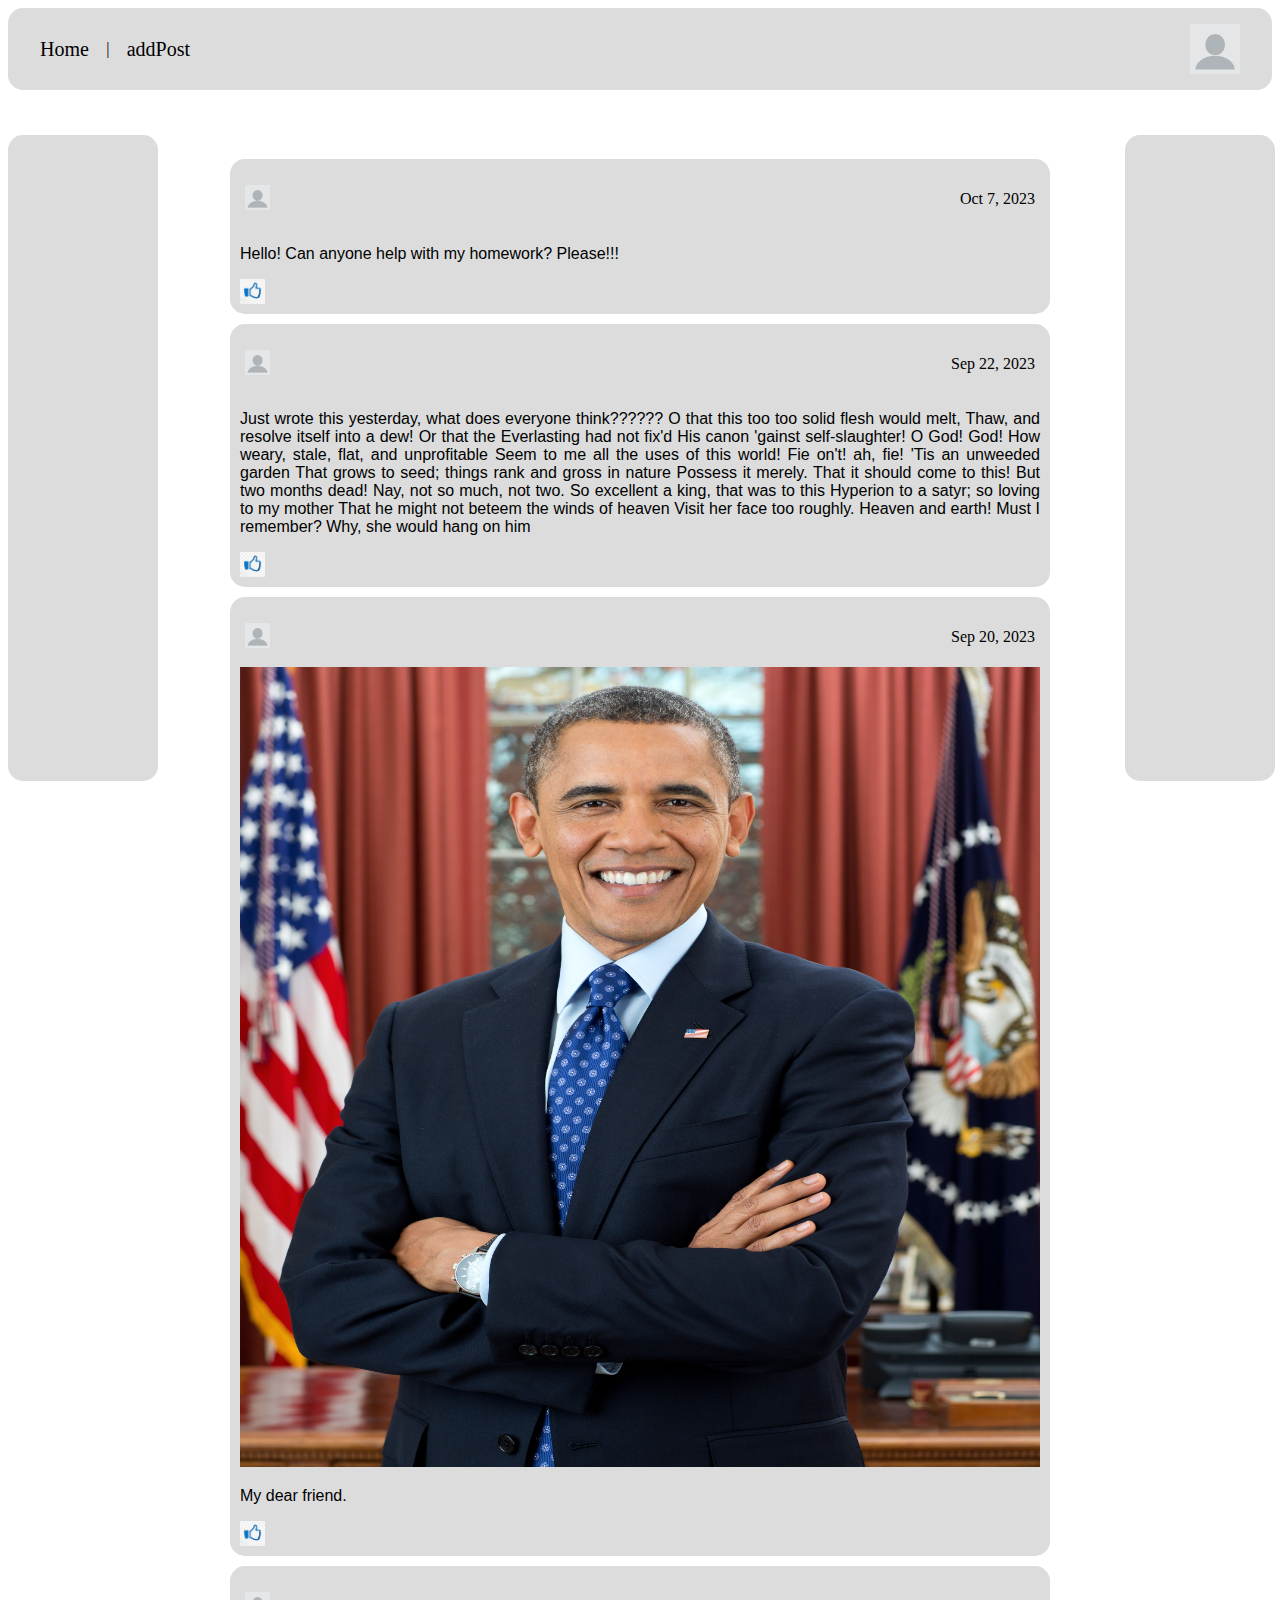
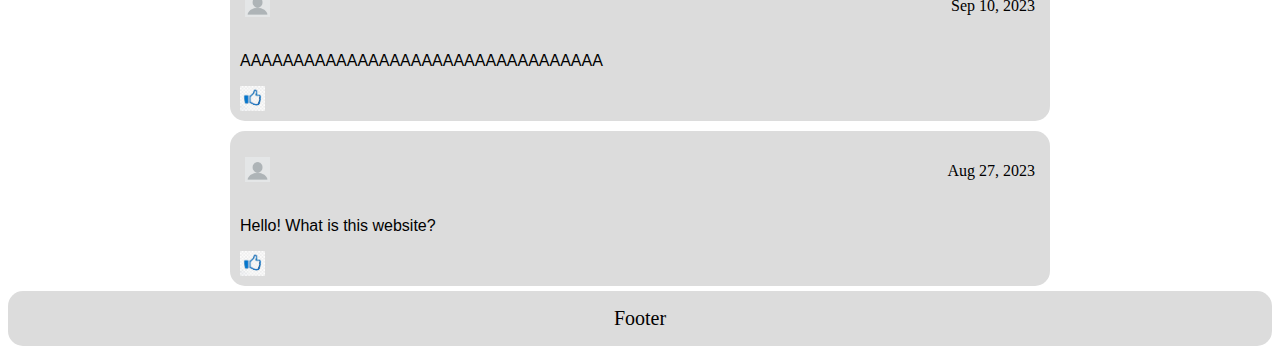
==== index.html @ e1e5408e "merge branches" ====
<!DOCTYPE html>
<html lang="en">

<head>
    <meta charset="UTF-8">
    <meta http-equiv="X-UA-Compatible" content="IE=edge">
    <meta name="viewport" content="width=device-width, initial-scale=1.0">
    <title>Home</title>
    <link rel="stylesheet" href="res/css/style.css">
    <link rel="stylesheet" type="text/css" href="res/css/index.css">
</head>

<body>
    <div class="topnav">
        <div class="navlinks">
            <a href="index.html">Home</a>
            <p> | </p>
            <a href="addPost.html">addPost</a>
        </div>
        <img class="logo" src="res/images/blankpfp.webp" width="50" height="50" alt="My picture">
    </div>

    <div class="flex-container">
        <div class="container-left">
            <!-- <div class="left-sidenav"></div> -->
        </div>

        <div class="container-left2">
            <!-- <div class="left-sidenav"></div> -->
        </div>
    
        <div class="container-right">
            <!--<div class="right-sidenav"></div>-->
        </div>

        <div class="post">
            <div class="poster">
                <div class="left">
                    <div class="image"><img src="res/images/blankpfp.webp" width="25" height="25" alt="My picture"></div>
                </div>
                <div class="right">
                    <p>Oct 7, 2023</p>
                </div>
            </div>
            <p>Hello! Can anyone help with my homework? Please!!!</p>
            <div class="like"> <img src="res/images/fblike.jpeg" width="25" height="25" alt="My picture"> </div>
        </div>
        <div class="post">
            <div class="poster">
                <div class="left">
                    <div class="image"><img src="res/images/blankpfp.webp" width="25" height="25" alt="My picture"></div>
                </div>
                <div class="right">
                    <p>Sep 22, 2023</p>
                </div>
            </div>
            <p> Just wrote this yesterday, what does everyone think??????
                O that this too too solid flesh would melt,
                Thaw, and resolve itself into a dew!
                Or that the Everlasting had not fix'd
                His canon 'gainst self-slaughter! O God! God!
                How weary, stale, flat, and unprofitable
                Seem to me all the uses of this world!
                Fie on't! ah, fie! 'Tis an unweeded garden
                That grows to seed; things rank and gross in nature
                Possess it merely. That it should come to this!
                But two months dead! Nay, not so much, not two.
                So excellent a king, that was to this
                Hyperion to a satyr; so loving to my mother
                That he might not beteem the winds of heaven
                Visit her face too roughly. Heaven and earth!
                Must I remember? Why, she would hang on him</p>
                <div class="like"> <img src="res/images/fblike.jpeg" width="25" height="25" alt="My picture"> </div>
        </div>
        <div class="post">
            <div class="poster">
                <div class="left">
                    <div class="image"><img src="res/images/blankpfp.webp" width="25" height="25" alt="My picture"></div>
                </div>
                <div class="right">
                    <p>Sep 20, 2023</p>
                </div>
            </div>

            <img class="logo" src="res/images/President_Barack_Obama.jpg" width="800" height="800" alt="Barack Obama">
            <p>My dear friend.</p>
            <div class="like"> <img src="res/images/fblike.jpeg" width="25" height="25" alt="My picture"> </div>
        </div>
        <div class="post">
            <div class="poster">
                <div class="left">
                    <div class="image"><img src="res/images/blankpfp.webp" width="25" height="25" alt="My picture"></div>
                </div>
                <div class="right">
                    <p>Sep 10, 2023</p>
                </div>
            </div>
            <p>AAAAAAAAAAAAAAAAAAAAAAAAAAAAAAAAAA</p>
            <div class="like"> <img src="res/images/fblike.jpeg" width="25" height="25" alt="My picture"> </div>
        </div>
        <div class="post">
            <div class="poster">
                <div class="left">
                    <div class="image"><img src="res/images/blankpfp.webp" width="25" height="25" alt="My picture"></div>
                </div>
                <div class="right">
                    <p>Aug 27, 2023</p>
                </div>
            </div>
            <p>Hello! What is this website?</p>
            <div class="like"> <img src="res/images/fblike.jpeg" width="25" height="25" alt="My picture"> </div>
        </div>
    </div>

    <footer class="footer">
        <div class="text">Footer</div>
    </footer>
</body>

</html>
---- res/css/style.css ----
#pfpic {
    width: 2rem;
}

.topnav {
    display: flex;
    justify-content: space-between;
    align-items: center;
    background-color: gainsboro;
    padding: 1rem 2rem;
    border-radius: 15px;
}

.topnav ~ div {
    margin-top: 4rem;
}

#homenav {
    color: black;
    font-size: 20px;
    font-family: Helvetica, sans-serif;
    text-decoration: none;
}

#homenav:hover {
    color: gray
}

.content {
    width: min(50%, 800px);
    display: flexbox;
    background-color: gainsboro;
    margin: 2rem auto;
    height: 20rem;
    border-radius: 15px;
    padding: 1rem 2rem;
    text-align: center;
}

.blueText {
    color: #66D3FA ;
    font-size: 1.4rem;
    font-family: Arial, Helvetica, sans-serif;
    font-weight: bold;
    margin-bottom: 1rem;
}

.blackText {
    font-family: Arial, Helvetica, sans-serif;
    font-size: 1.2rem;
    margin: 0.5rem;
}

.title {
    font-size: 1.5rem;
    font-family: Arial, Helvetica, sans-serif;

}

div input {
    display: block;
    font-size: 1rem;
    width: 7rem;
    margin: 0.4rem auto;
}

form > input {
    color: navy;
}

a > input {
    margin-top: 1rem;
    width: 5rem;
    height: 2rem;
    border-radius: 0.5rem;
    font-family: Arial, Helvetica, sans-serif;
    background-color: #1f456e;
}

div + .blueText {
    margin-top: 1rem;
}


#forgotPass {
    font-size: 1rem;
}
---- res/css/index.css ----
.header {
    padding-top: .5em;
    padding-bottom: .5em;
    border: 1px solid #646174;
    background-color: gainsboro;
    box-shadow: 0px 0px 14px 0px rgba(0, 0, 0, 0.75);
    position: fixed;
    width: 100%;
    border-radius: 5px;
}

a {
    color: black;
    text-decoration:none
}

.topnav {
    display: flex;
    align-items: center;
    justify-content: space-between;
    background-color: gainsboro;
    padding: 1rem 2rem;
    border-radius: 15px;
}

.topnav .navlinks {
    display: flex;
    align-items: center;
    width: max(5%, 150px);
    justify-content:space-between;
    position: sticky;
}

.post .like {
    display: flex;
    align-items: left;
}

.topnav > p,a {
    font-weight: 500;
    font-size: 20px;
}

.post {
    text-align: justify;
    background-color: gainsboro;
    padding: 10px;
    margin: 5px auto;
    width: 800px;
    display: inline-block;
    border-radius: 15px;
}

.post img {
    max-width:100%;
    max-height: 100%;
}

a:hover {
    background-color: gold;
}

.footer .text{
    display: flex;
    flex-direction: column;
    justify-content: space-between;
    align-items: center;
    background-color: gainsboro;
    padding: 1rem 2rem;
    border-radius: 15px;
    font-weight: 500;
    font-size: 20px;
}

.flex-container {
    display: flex;
    flex-direction: column;
    flex-wrap: wrap;
    justify-content: space-between;
  }

  div ~ p {
    font-family: "Gill Sans Extrabold", sans-serif;
  }

  .container-left {
    height: 100%;
    width: 150px;
    position: fixed;
    top: 15%;
    left: 5;
    padding-top: 4.75%;
    background-color: gainsboro;
    border-radius: 15px;
    margin-bottom: 10%;
    max-height: calc(100% - 35%);
}



.container-right{
    height: 100%;
    width: 150px;
    position: fixed;
    top: 15%;
    right: 0;
    padding-top: 4.75%;
    background-color: gainsboro;
    border-radius: 15px;
    margin-bottom: 10%;
    max-height: calc(100% - 35%);
    margin: 0 5px 0 0;
}

  @media (max-width: 1150px) {
    .container-right {
        display: none;
    }

    .container-left {
        display: none;
    }
}

.poster {
    display: flex;
    justify-content: space-between;
    align-items: center;
    background-color: gainsboro;
    padding: 5px;
}

.left {
    display: flex;
    align-items: center;
}

.right {
    flex-grow: 1;
    text-align: right;
    margin-left: 10px;
}

.post .image {
    background-color:rgba(0, 0, 0, 0);
    align-items: left;
}

@media screen and (max-width: 760px) {
    .post {
        width: 100%;
        margin: 10px 0px 5px 5px;
    }
    .topnav {
        margin: 0px 0px 0px 0px;
    }
    
}
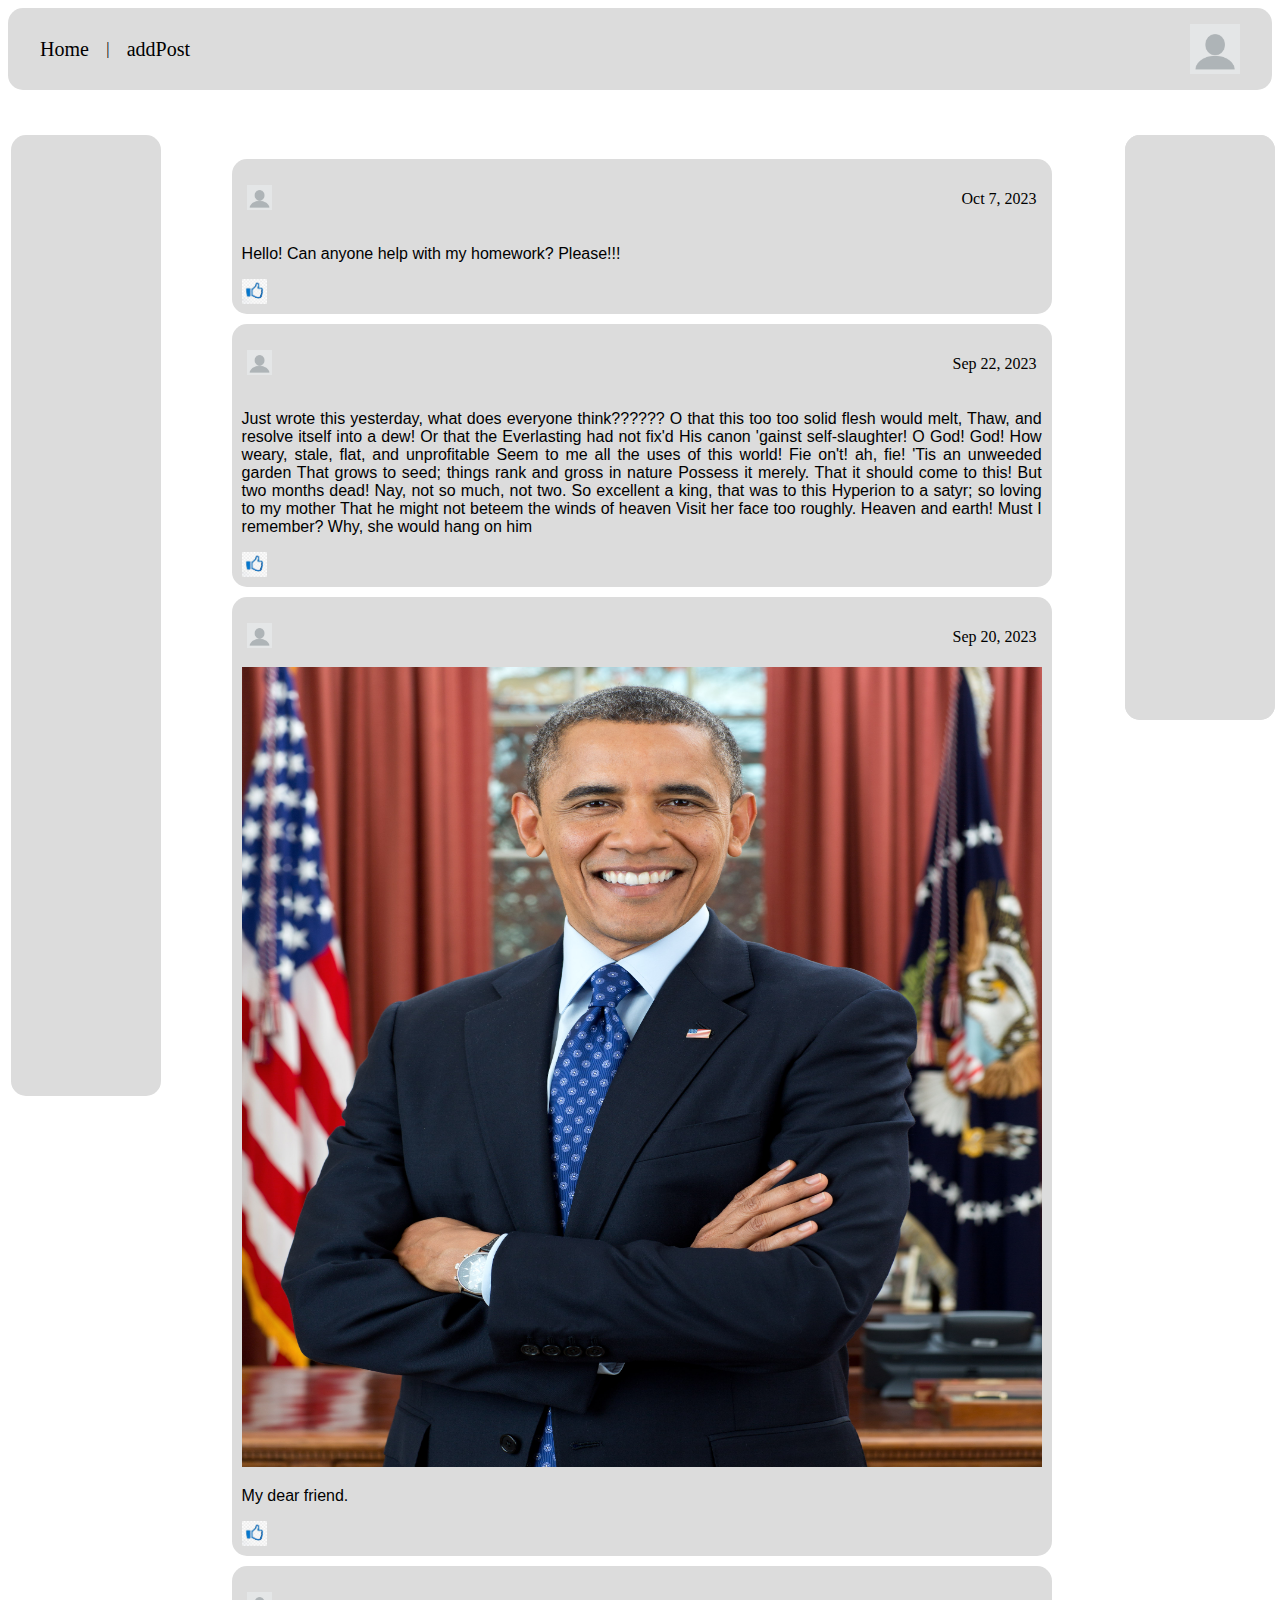
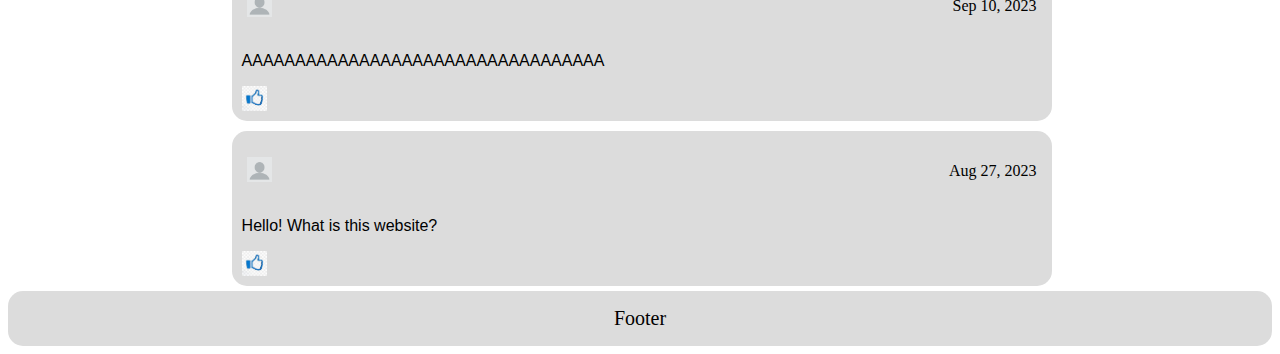
==== commit 86d0d302: "Merge branch 'main' of https://github.com/laurileppik/WAD-Website" ====
--- a/index.html
+++ b/index.html
@@ -110,6 +110,10 @@
             <p>Hello! What is this website?</p>
             <div class="like"> <img src="res/images/fblike.jpeg" width="25" height="25" alt="My picture"> </div>
         </div>
+
+        <div class="container-right">
+            <!--<div class="right-sidenav"></div>-->
+        </div>
     </div>
 
     <footer class="footer">
--- a/res/css/index.css
+++ b/res/css/index.css
@@ -46,7 +46,7 @@
     background-color: gainsboro;
     padding: 10px;
     margin: 5px auto;
-    width: 800px;
+    width: max(800px, 60%);
     display: inline-block;
     border-radius: 15px;
 }
@@ -77,6 +77,7 @@
     flex-direction: column;
     flex-wrap: wrap;
     justify-content: space-between;
+    margin-left: 0.2rem;
   }
 
   div ~ p {
@@ -92,24 +93,22 @@
     padding-top: 4.75%;
     background-color: gainsboro;
     border-radius: 15px;
-    margin-bottom: 10%;
-    max-height: calc(100% - 35%);
 }
 
 
 
 .container-right{
-    height: 100%;
+    height: 95%;
     width: 150px;
-    position: fixed;
+    position: absolute;
     top: 15%;
     right: 0;
-    padding-top: 4.75%;
     background-color: gainsboro;
     border-radius: 15px;
     margin-bottom: 10%;
     max-height: calc(100% - 35%);
     margin: 0 5px 0 0;
+    height: 105rem;
 }
 
   @media (max-width: 1150px) {
@@ -146,6 +145,7 @@
     align-items: left;
 }
 
+
 @media screen and (max-width: 760px) {
     .post {
         width: 100%;
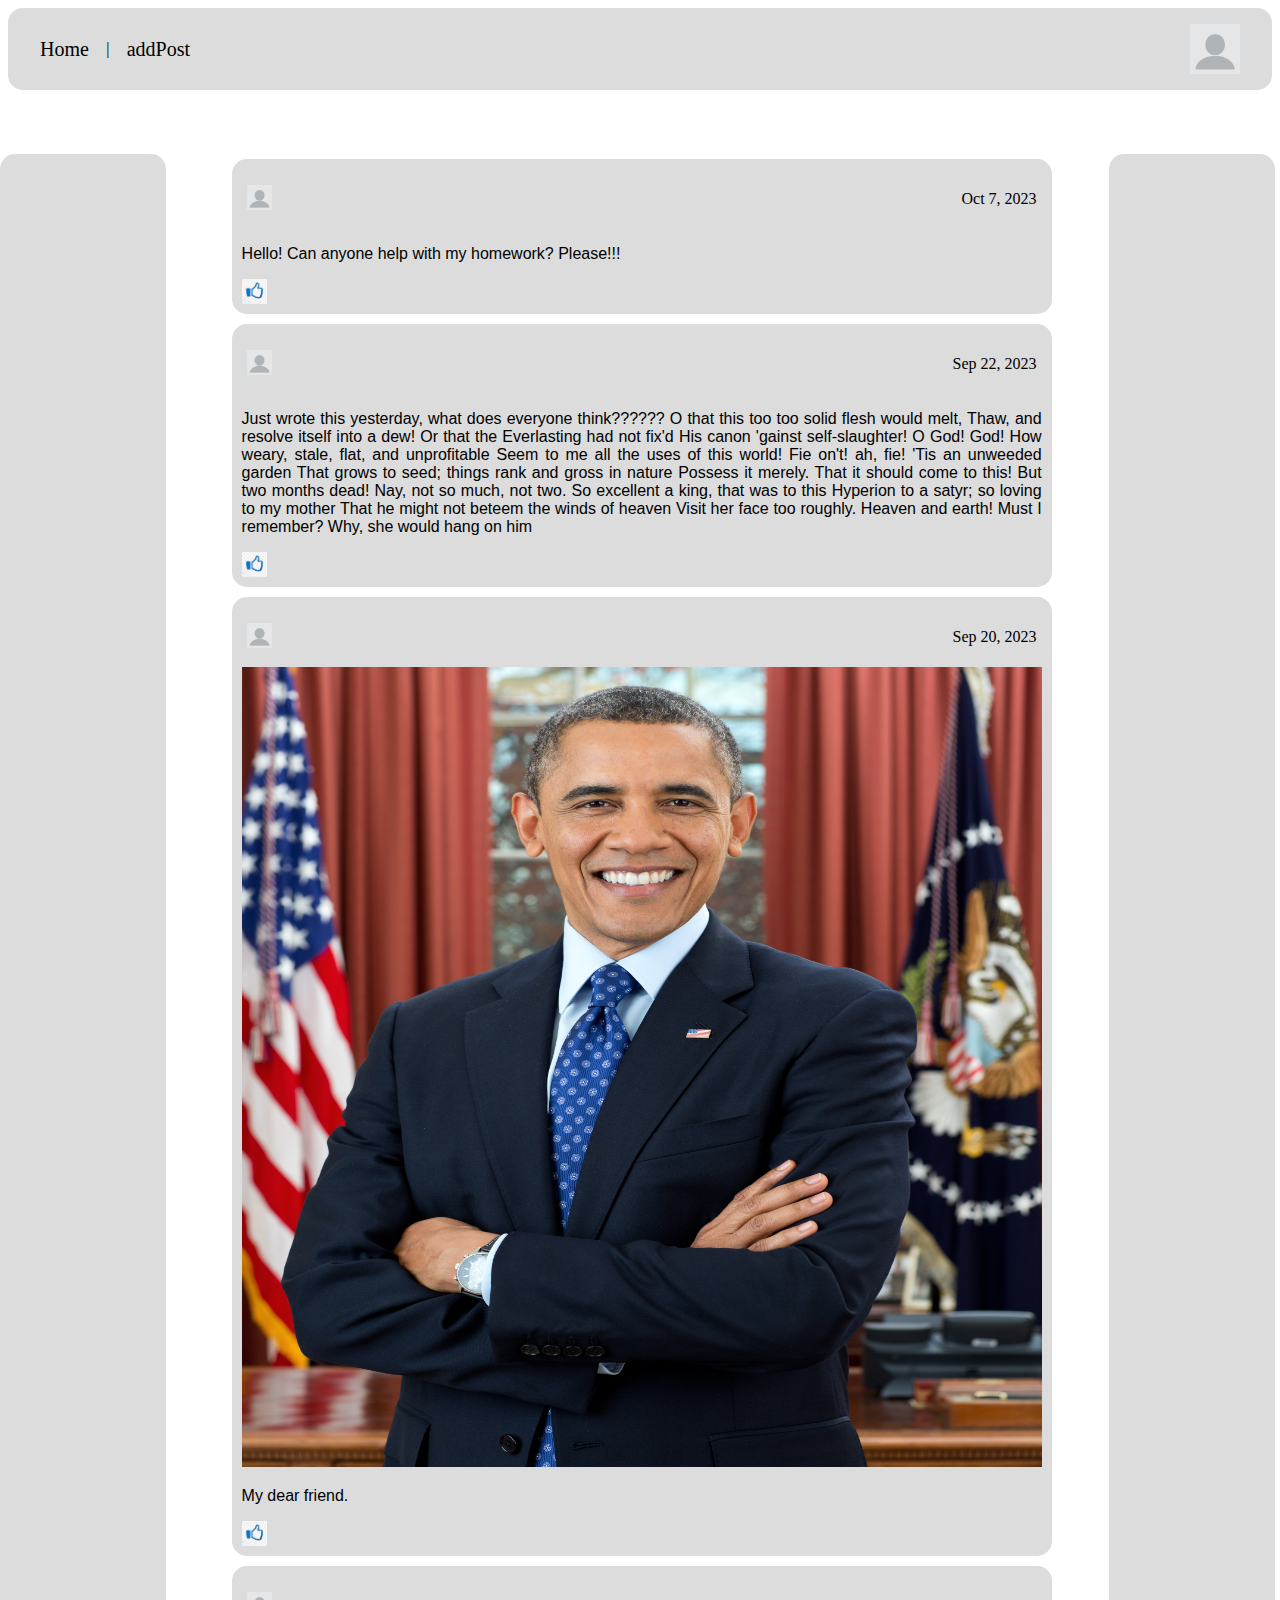
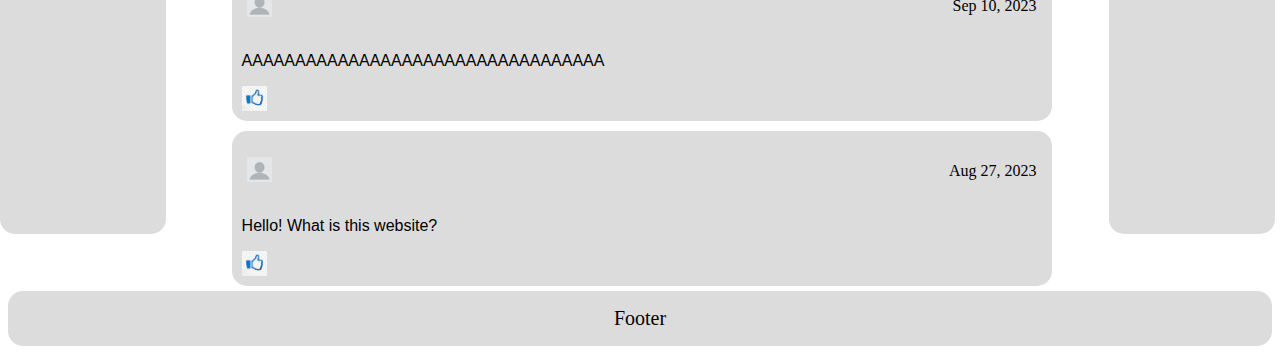
==== commit 2db07f58: "fixed issue where login didnt redirect" ====
--- a/index.html
+++ b/index.html
@@ -23,14 +23,6 @@
     <div class="flex-container">
         <div class="container-left">
             <!-- <div class="left-sidenav"></div> -->
-        </div>
-
-        <div class="container-left2">
-            <!-- <div class="left-sidenav"></div> -->
-        </div>
-    
-        <div class="container-right">
-            <!--<div class="right-sidenav"></div>-->
         </div>
 
         <div class="post">
--- a/res/css/index.css
+++ b/res/css/index.css
@@ -85,28 +85,21 @@
   }
 
   .container-left {
-    height: 100%;
-    width: 150px;
-    position: fixed;
-    top: 15%;
-    left: 5;
-    padding-top: 4.75%;
+    width: 13%;
+    position: absolute;
+    left: 0;
     background-color: gainsboro;
     border-radius: 15px;
+    margin: 0 5px 0 0;
+    height: 105rem;
 }
 
-
-
 .container-right{
-    height: 95%;
-    width: 150px;
+    width: 13%;
     position: absolute;
-    top: 15%;
     right: 0;
     background-color: gainsboro;
     border-radius: 15px;
-    margin-bottom: 10%;
-    max-height: calc(100% - 35%);
     margin: 0 5px 0 0;
     height: 105rem;
 }
@@ -155,7 +148,4 @@
         margin: 0px 0px 0px 0px;
     }
     
-}
-
-
-
+}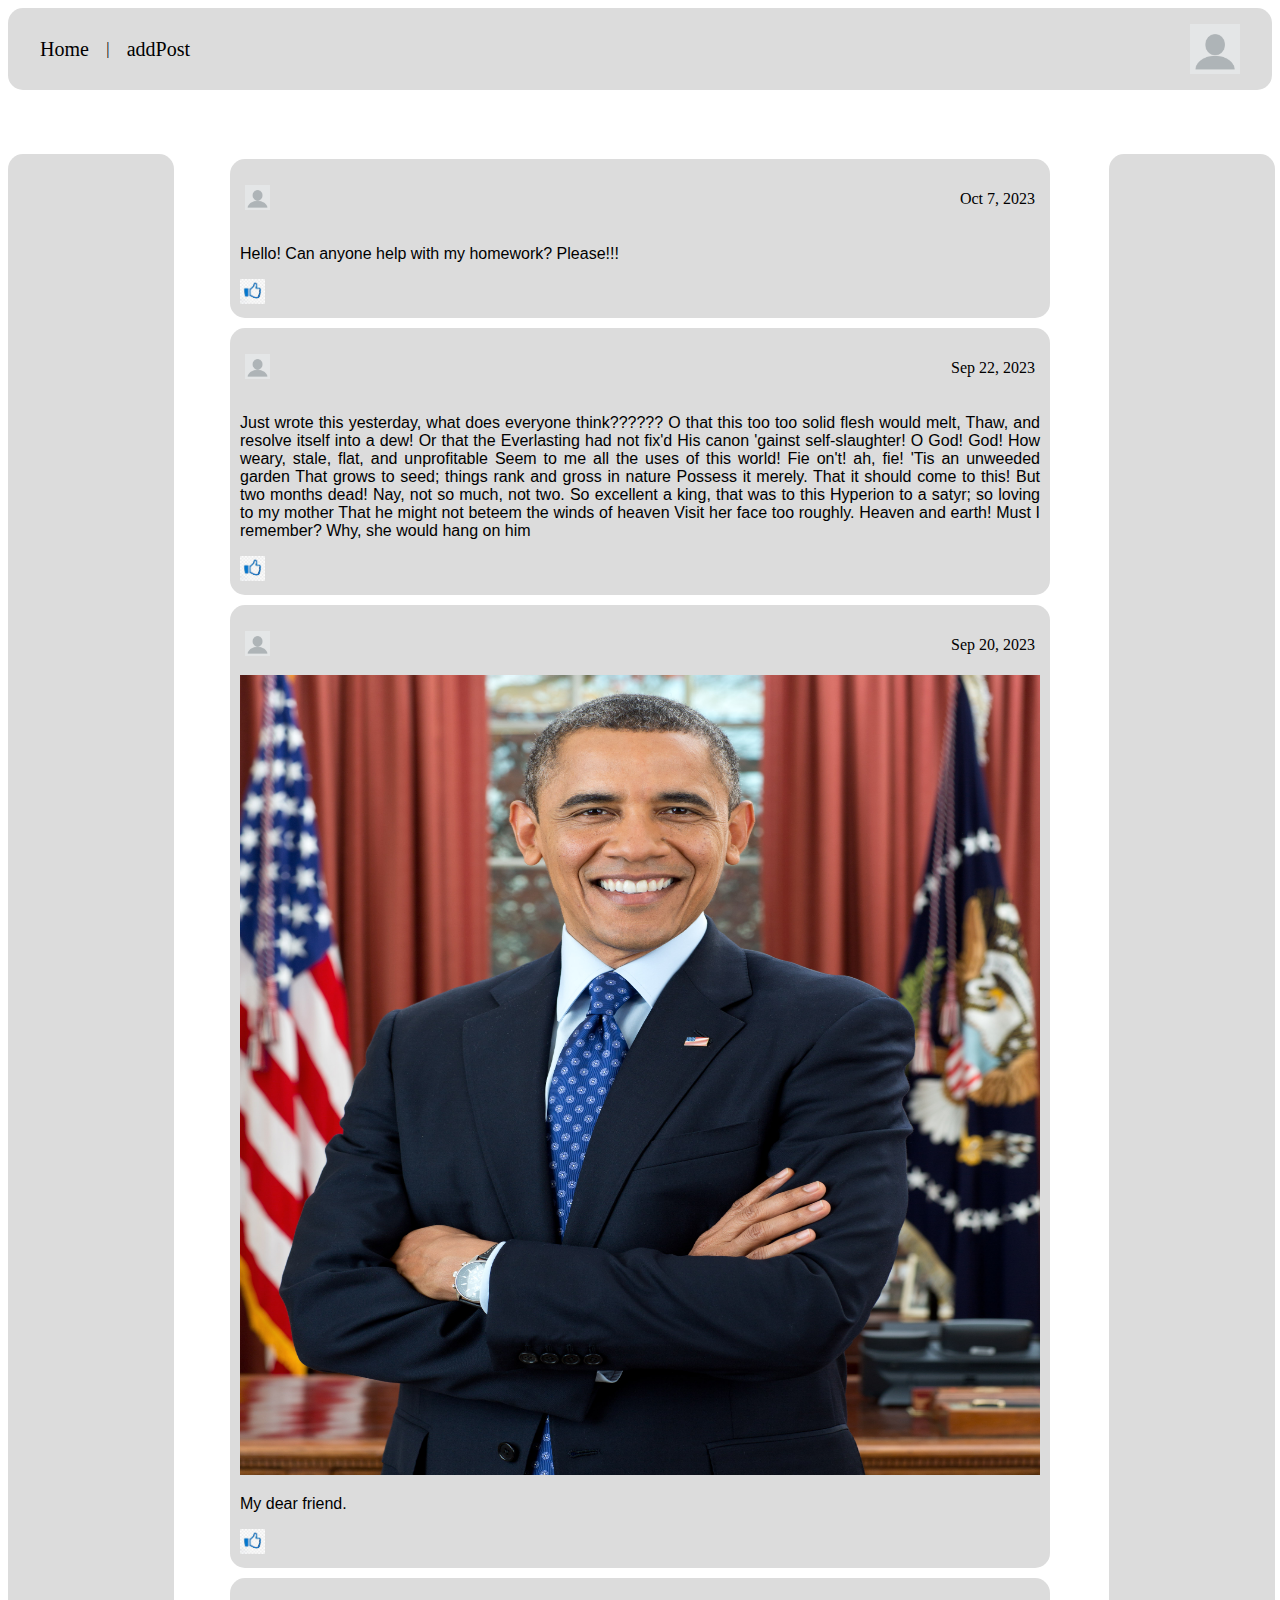
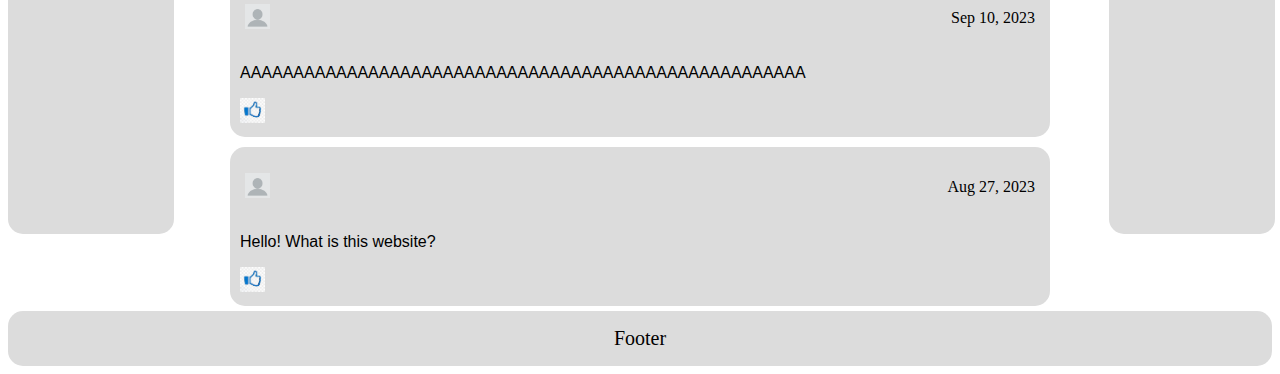
==== commit 2b3e0d70: "minor styling fixes" ====
--- a/index.html
+++ b/index.html
@@ -87,7 +87,7 @@
                     <p>Sep 10, 2023</p>
                 </div>
             </div>
-            <p>AAAAAAAAAAAAAAAAAAAAAAAAAAAAAAAAAA</p>
+            <p>AAAAAAAAAAAAAAAAAAAAAAAAAAAAAAAAAAAAAAAAAAAAAAAAAAAAA</p>
             <div class="like"> <img src="res/images/fblike.jpeg" width="25" height="25" alt="My picture"> </div>
         </div>
         <div class="post">
--- a/res/css/style.css
+++ b/res/css/style.css
@@ -23,7 +23,8 @@
 }
 
 #homenav:hover {
-    color: gray
+    color: gray;
+    background-color: yellow;
 }
 
 .content {
--- a/res/css/index.css
+++ b/res/css/index.css
@@ -29,11 +29,6 @@
     width: max(5%, 150px);
     justify-content:space-between;
     position: sticky;
-}
-
-.post .like {
-    display: flex;
-    align-items: left;
 }
 
 .topnav > p,a {
@@ -74,10 +69,8 @@
 
 .flex-container {
     display: flex;
-    flex-direction: column;
     flex-wrap: wrap;
     justify-content: space-between;
-    margin-left: 0.2rem;
   }
 
   div ~ p {
@@ -87,7 +80,7 @@
   .container-left {
     width: 13%;
     position: absolute;
-    left: 0;
+    left: 5;
     background-color: gainsboro;
     border-radius: 15px;
     margin: 0 5px 0 0;
@@ -122,6 +115,10 @@
     padding: 5px;
 }
 
+.post p {
+    overflow-wrap: anywhere;
+}
+
 .left {
     display: flex;
     align-items: center;
@@ -147,5 +144,7 @@
     .topnav {
         margin: 0px 0px 0px 0px;
     }
+
+    body, html { overflow-x:hidden; }
     
 }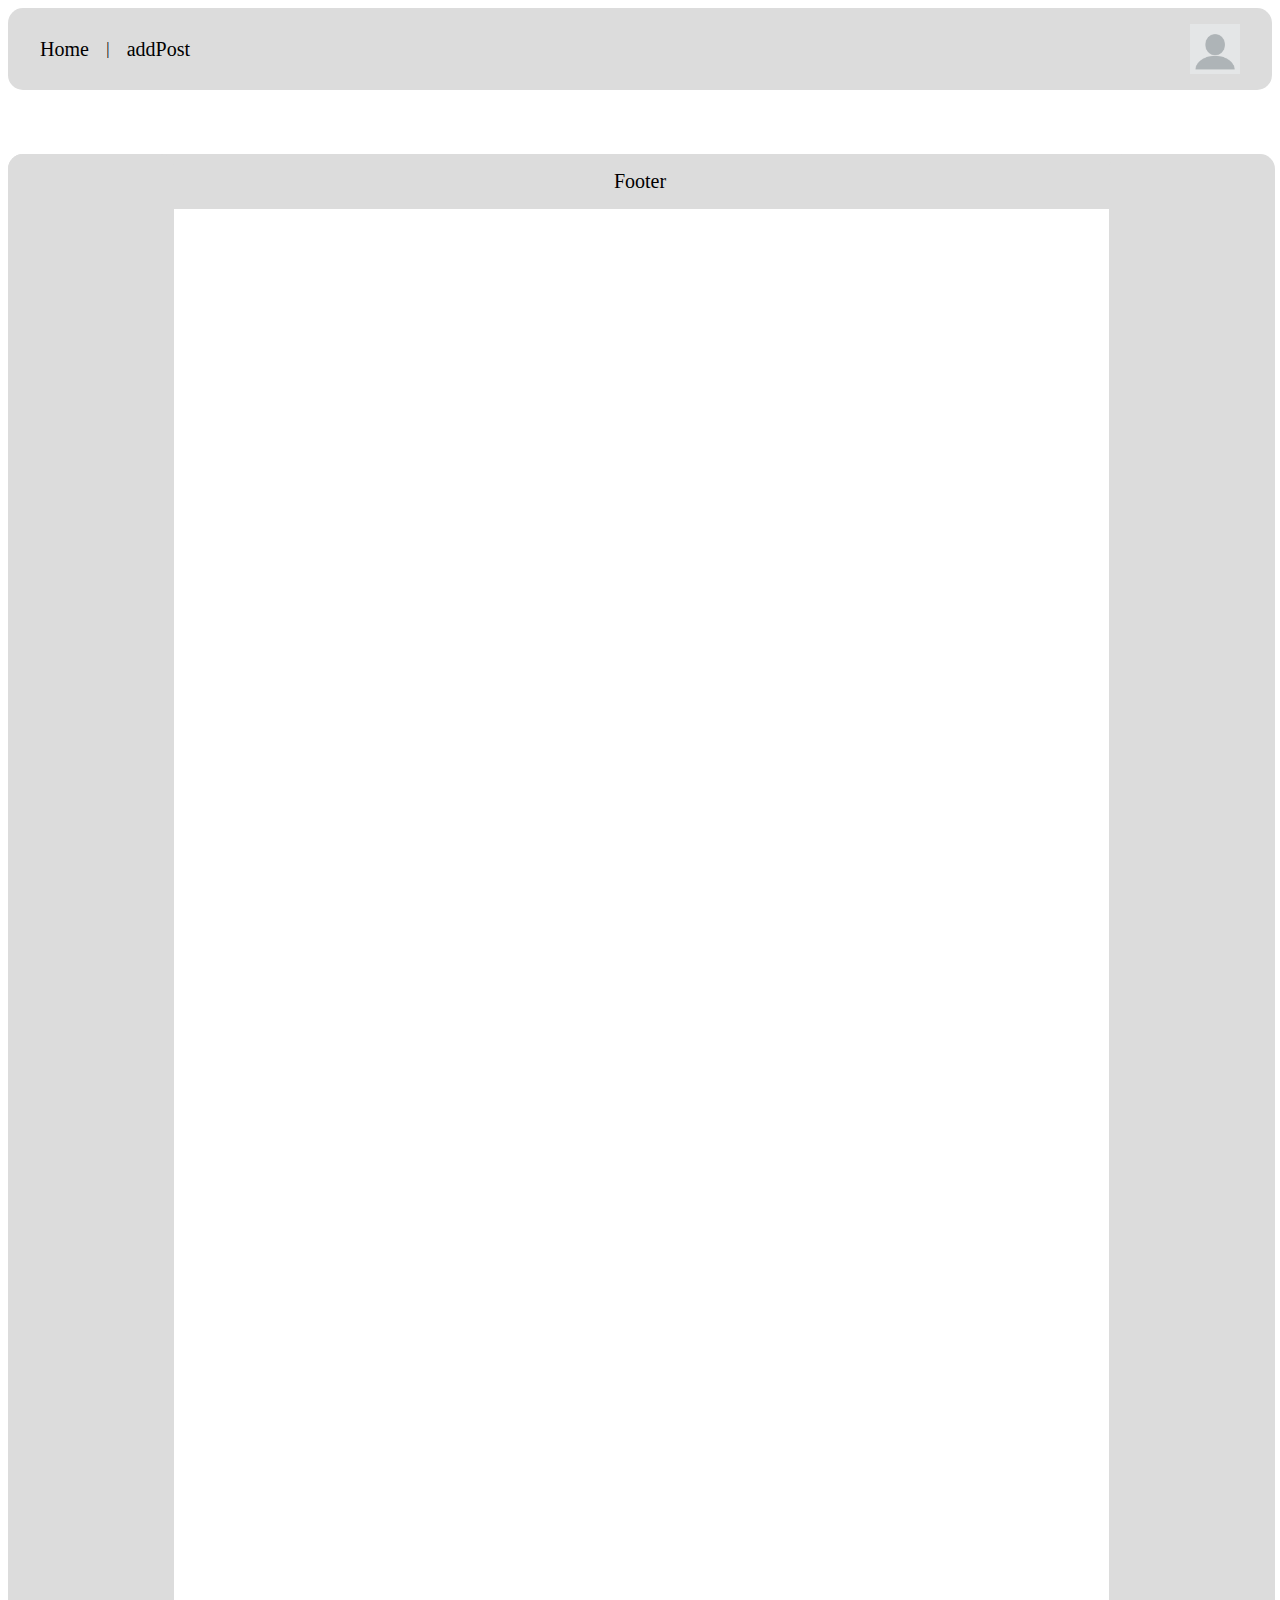
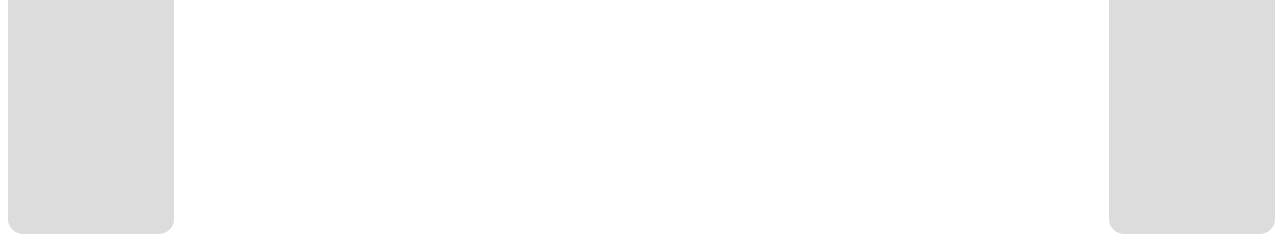
==== commit 1e5d6afa: "added jsonfile, added js for fetching post data" ====
--- a/index.html
+++ b/index.html
@@ -20,89 +20,10 @@
         <img class="logo" src="res/images/blankpfp.webp" width="50" height="50" alt="My picture">
     </div>
 
-    <div class="flex-container">
+    <div class="flex-container" id="post-container">
         <div class="container-left">
             <!-- <div class="left-sidenav"></div> -->
         </div>
-
-        <div class="post">
-            <div class="poster">
-                <div class="left">
-                    <div class="image"><img src="res/images/blankpfp.webp" width="25" height="25" alt="My picture"></div>
-                </div>
-                <div class="right">
-                    <p>Oct 7, 2023</p>
-                </div>
-            </div>
-            <p>Hello! Can anyone help with my homework? Please!!!</p>
-            <div class="like"> <img src="res/images/fblike.jpeg" width="25" height="25" alt="My picture"> </div>
-        </div>
-        <div class="post">
-            <div class="poster">
-                <div class="left">
-                    <div class="image"><img src="res/images/blankpfp.webp" width="25" height="25" alt="My picture"></div>
-                </div>
-                <div class="right">
-                    <p>Sep 22, 2023</p>
-                </div>
-            </div>
-            <p> Just wrote this yesterday, what does everyone think??????
-                O that this too too solid flesh would melt,
-                Thaw, and resolve itself into a dew!
-                Or that the Everlasting had not fix'd
-                His canon 'gainst self-slaughter! O God! God!
-                How weary, stale, flat, and unprofitable
-                Seem to me all the uses of this world!
-                Fie on't! ah, fie! 'Tis an unweeded garden
-                That grows to seed; things rank and gross in nature
-                Possess it merely. That it should come to this!
-                But two months dead! Nay, not so much, not two.
-                So excellent a king, that was to this
-                Hyperion to a satyr; so loving to my mother
-                That he might not beteem the winds of heaven
-                Visit her face too roughly. Heaven and earth!
-                Must I remember? Why, she would hang on him</p>
-                <div class="like"> <img src="res/images/fblike.jpeg" width="25" height="25" alt="My picture"> </div>
-        </div>
-        <div class="post">
-            <div class="poster">
-                <div class="left">
-                    <div class="image"><img src="res/images/blankpfp.webp" width="25" height="25" alt="My picture"></div>
-                </div>
-                <div class="right">
-                    <p>Sep 20, 2023</p>
-                </div>
-            </div>
-
-            <img class="logo" src="res/images/President_Barack_Obama.jpg" width="800" height="800" alt="Barack Obama">
-            <p>My dear friend.</p>
-            <div class="like"> <img src="res/images/fblike.jpeg" width="25" height="25" alt="My picture"> </div>
-        </div>
-        <div class="post">
-            <div class="poster">
-                <div class="left">
-                    <div class="image"><img src="res/images/blankpfp.webp" width="25" height="25" alt="My picture"></div>
-                </div>
-                <div class="right">
-                    <p>Sep 10, 2023</p>
-                </div>
-            </div>
-            <p>AAAAAAAAAAAAAAAAAAAAAAAAAAAAAAAAAAAAAAAAAAAAAAAAAAAAA</p>
-            <div class="like"> <img src="res/images/fblike.jpeg" width="25" height="25" alt="My picture"> </div>
-        </div>
-        <div class="post">
-            <div class="poster">
-                <div class="left">
-                    <div class="image"><img src="res/images/blankpfp.webp" width="25" height="25" alt="My picture"></div>
-                </div>
-                <div class="right">
-                    <p>Aug 27, 2023</p>
-                </div>
-            </div>
-            <p>Hello! What is this website?</p>
-            <div class="like"> <img src="res/images/fblike.jpeg" width="25" height="25" alt="My picture"> </div>
-        </div>
-
         <div class="container-right">
             <!--<div class="right-sidenav"></div>-->
         </div>
@@ -111,6 +32,7 @@
     <footer class="footer">
         <div class="text">Footer</div>
     </footer>
+    <script type="text/javascript" src="src/js/scipt.js"></script> 
 </body>
 
 </html>--- a/res/css/style.css
+++ b/res/css/style.css
@@ -29,7 +29,7 @@
 
 .content {
     width: min(50%, 800px);
-    display: flexbox;
+    display: flex;
     background-color: gainsboro;
     margin: 2rem auto;
     height: 20rem;
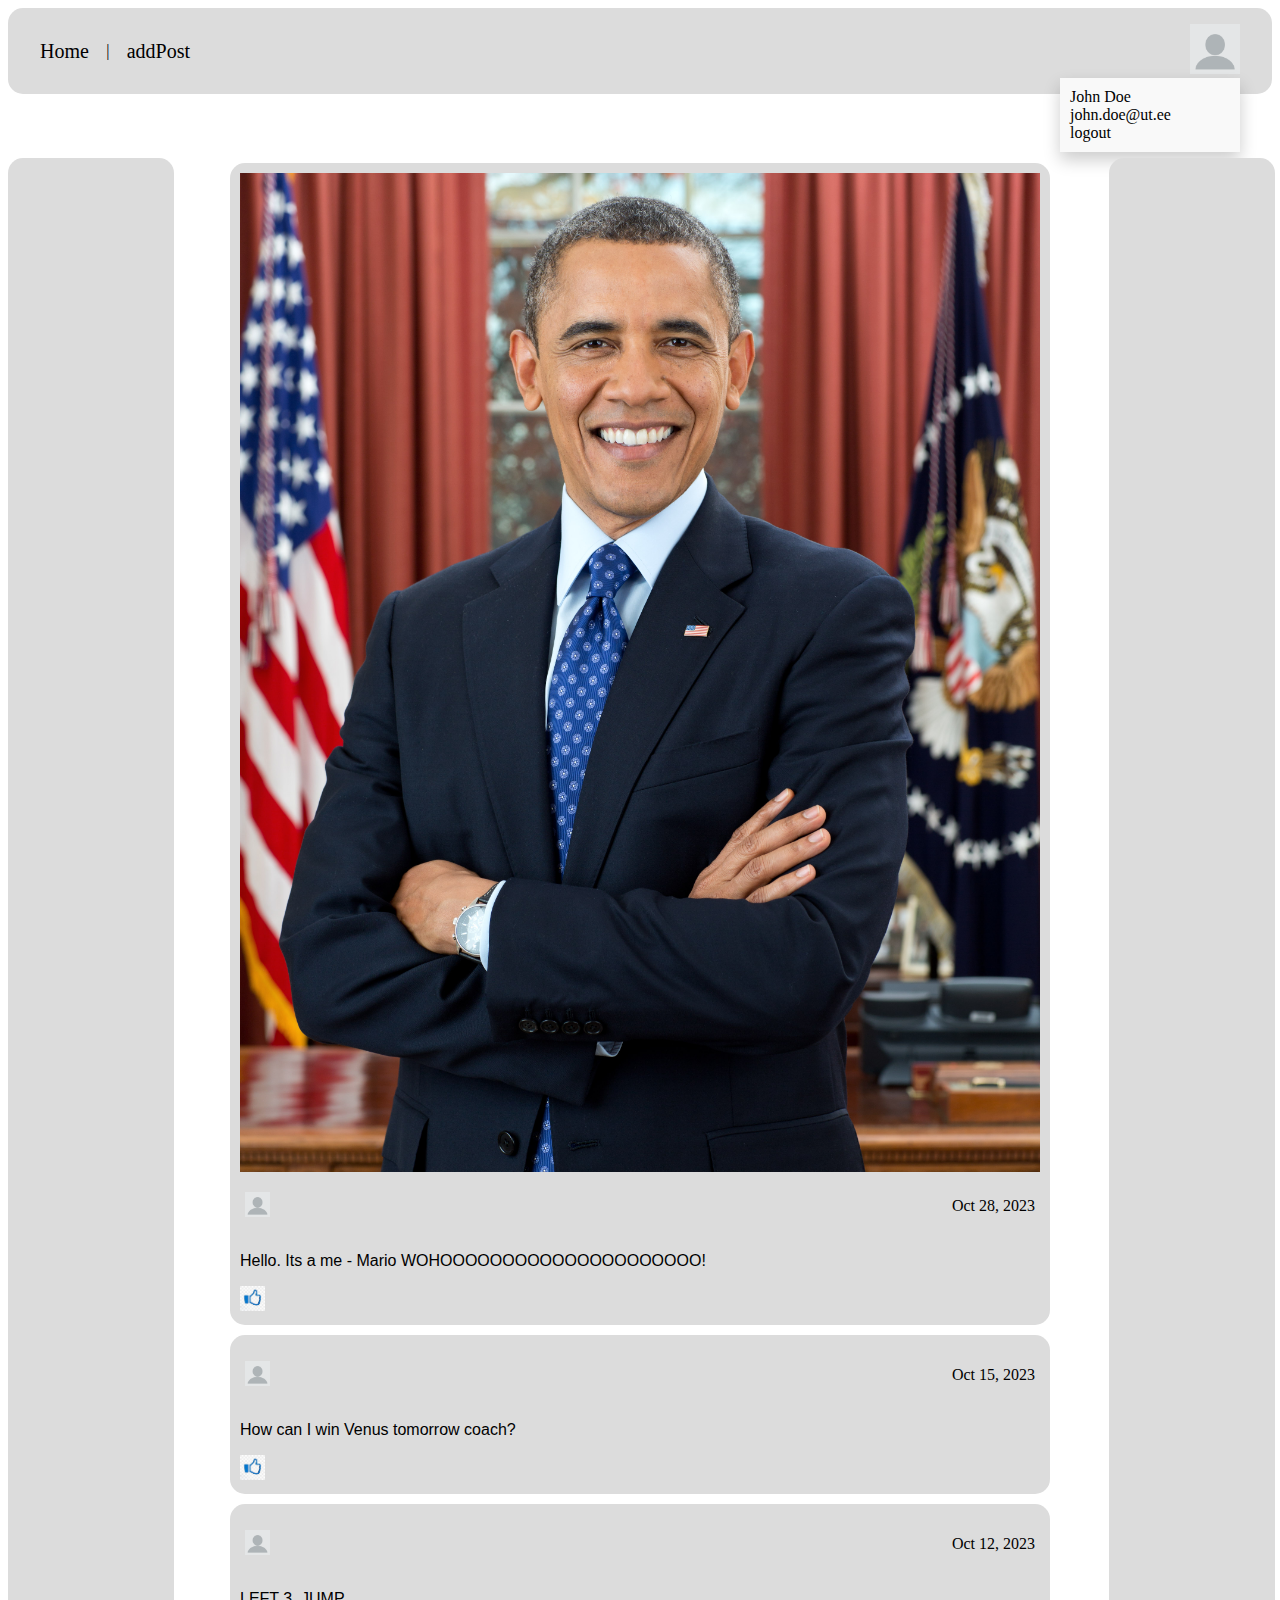
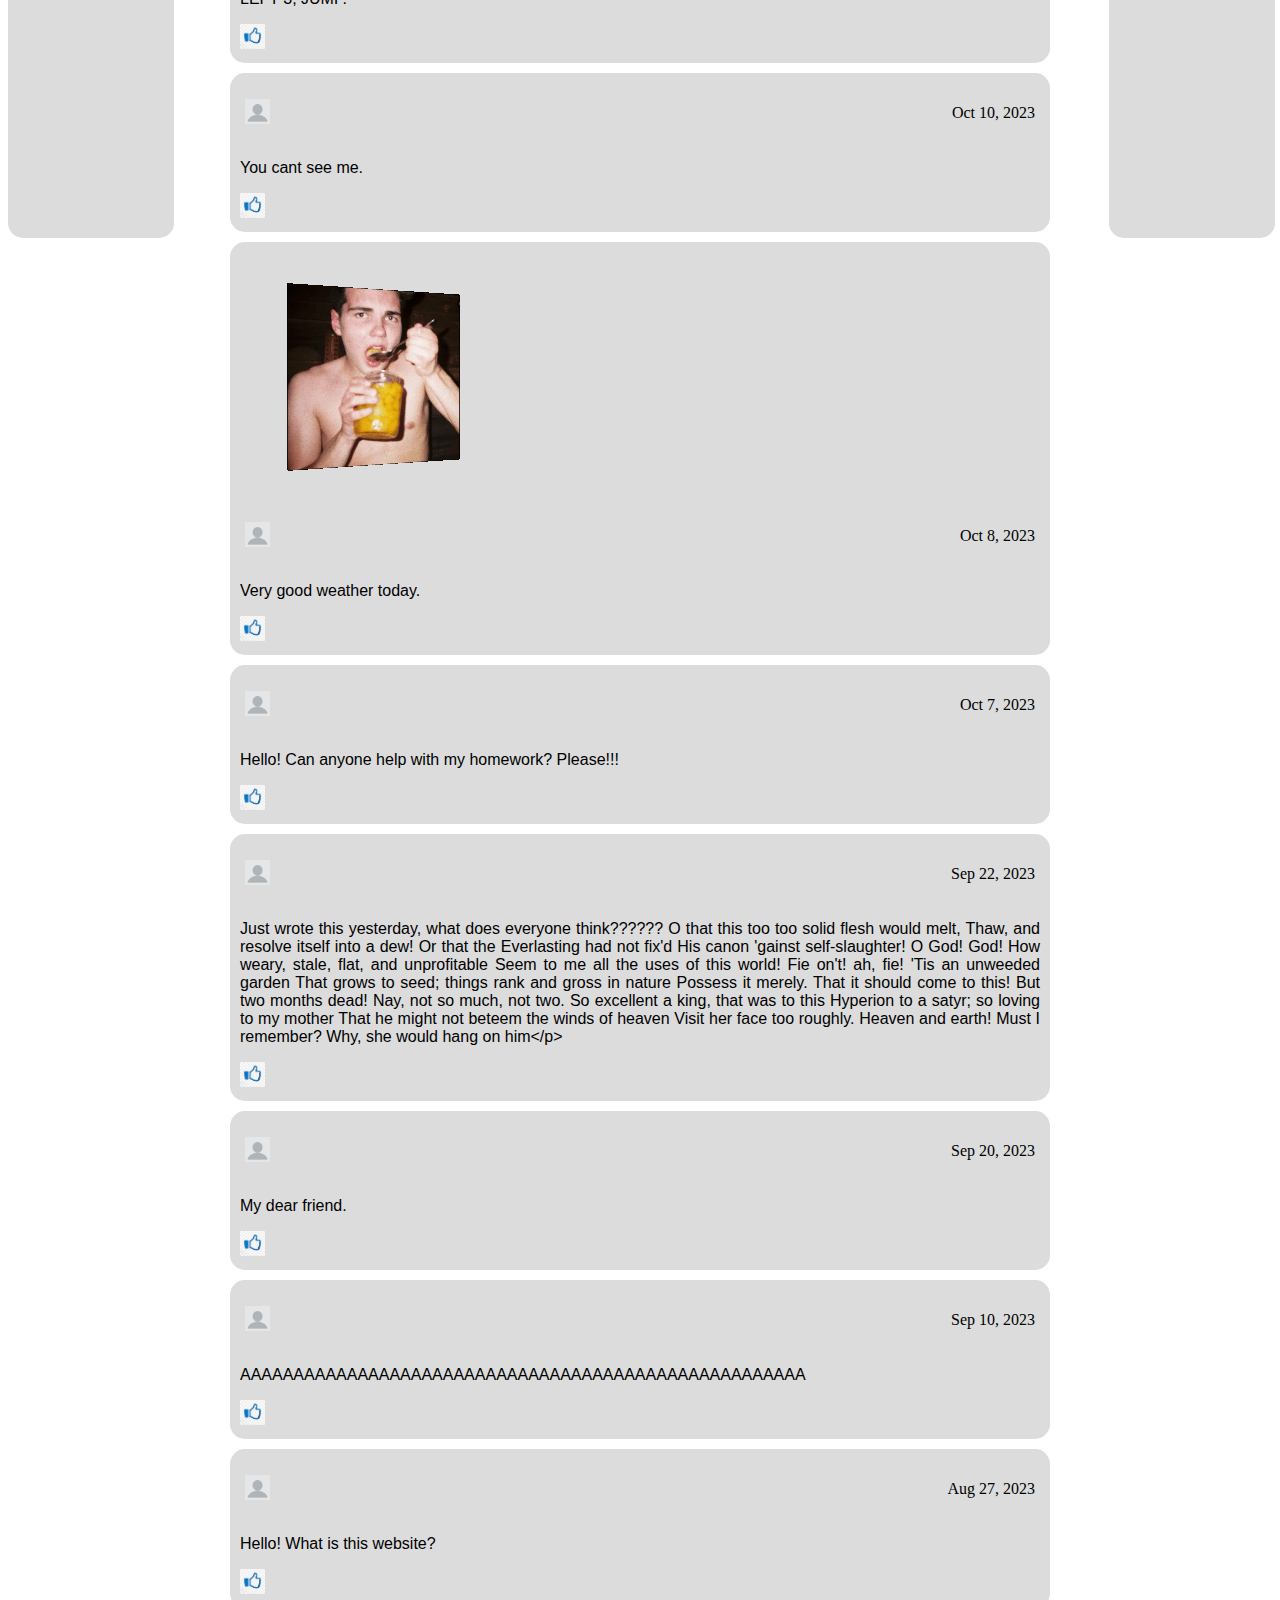
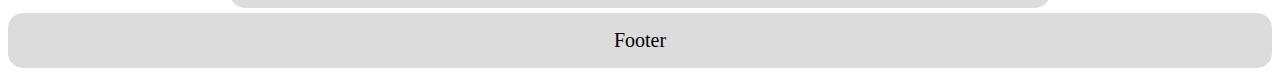
==== commit aa97370c: "Tasks 5-7 done" ====
--- a/index.html
+++ b/index.html
@@ -17,7 +17,17 @@
             <p> | </p>
             <a href="addPost.html">addPost</a>
         </div>
-        <img class="logo" src="res/images/blankpfp.webp" width="50" height="50" alt="My picture">
+        <div class="dropdown-container">
+            <img class="user-pic" src="res/images/blankpfp.webp" width="50" height="50" alt="My picture">
+
+            <div class="dropdown-content">
+                <span class="user-name">John Doe</span>
+                <span class="user-email">john.doe@ut.ee</span>
+                <span class="user-logout">logout</span>
+            </div>
+
+
+        </div>
     </div>
 
     <div class="flex-container" id="post-container">
@@ -32,7 +42,7 @@
     <footer class="footer">
         <div class="text">Footer</div>
     </footer>
-    <script type="text/javascript" src="src/js/scipt.js"></script> 
+    <script type="text/javascript" src="src/js/script.js"></script> 
 </body>
 
 </html>--- a/res/css/index.css
+++ b/res/css/index.css
@@ -135,6 +135,30 @@
     align-items: left;
 }
 
+.dropdown-container {
+    position: relative;
+    display: inline-block;
+}
+
+.user-pic {
+    cursor: pointer;
+}
+
+.dropdown-content {
+    position: absolute;
+    background-color: #f9f9f9;
+    min-width: 160px;
+    box-shadow: 0px 8px 16px 0px rgba(0,0,0,0.2);
+    padding: 10px;
+    right: 0px
+}
+
+span {
+    display: block; 
+}
+
+
+
 
 @media screen and (max-width: 760px) {
     .post {
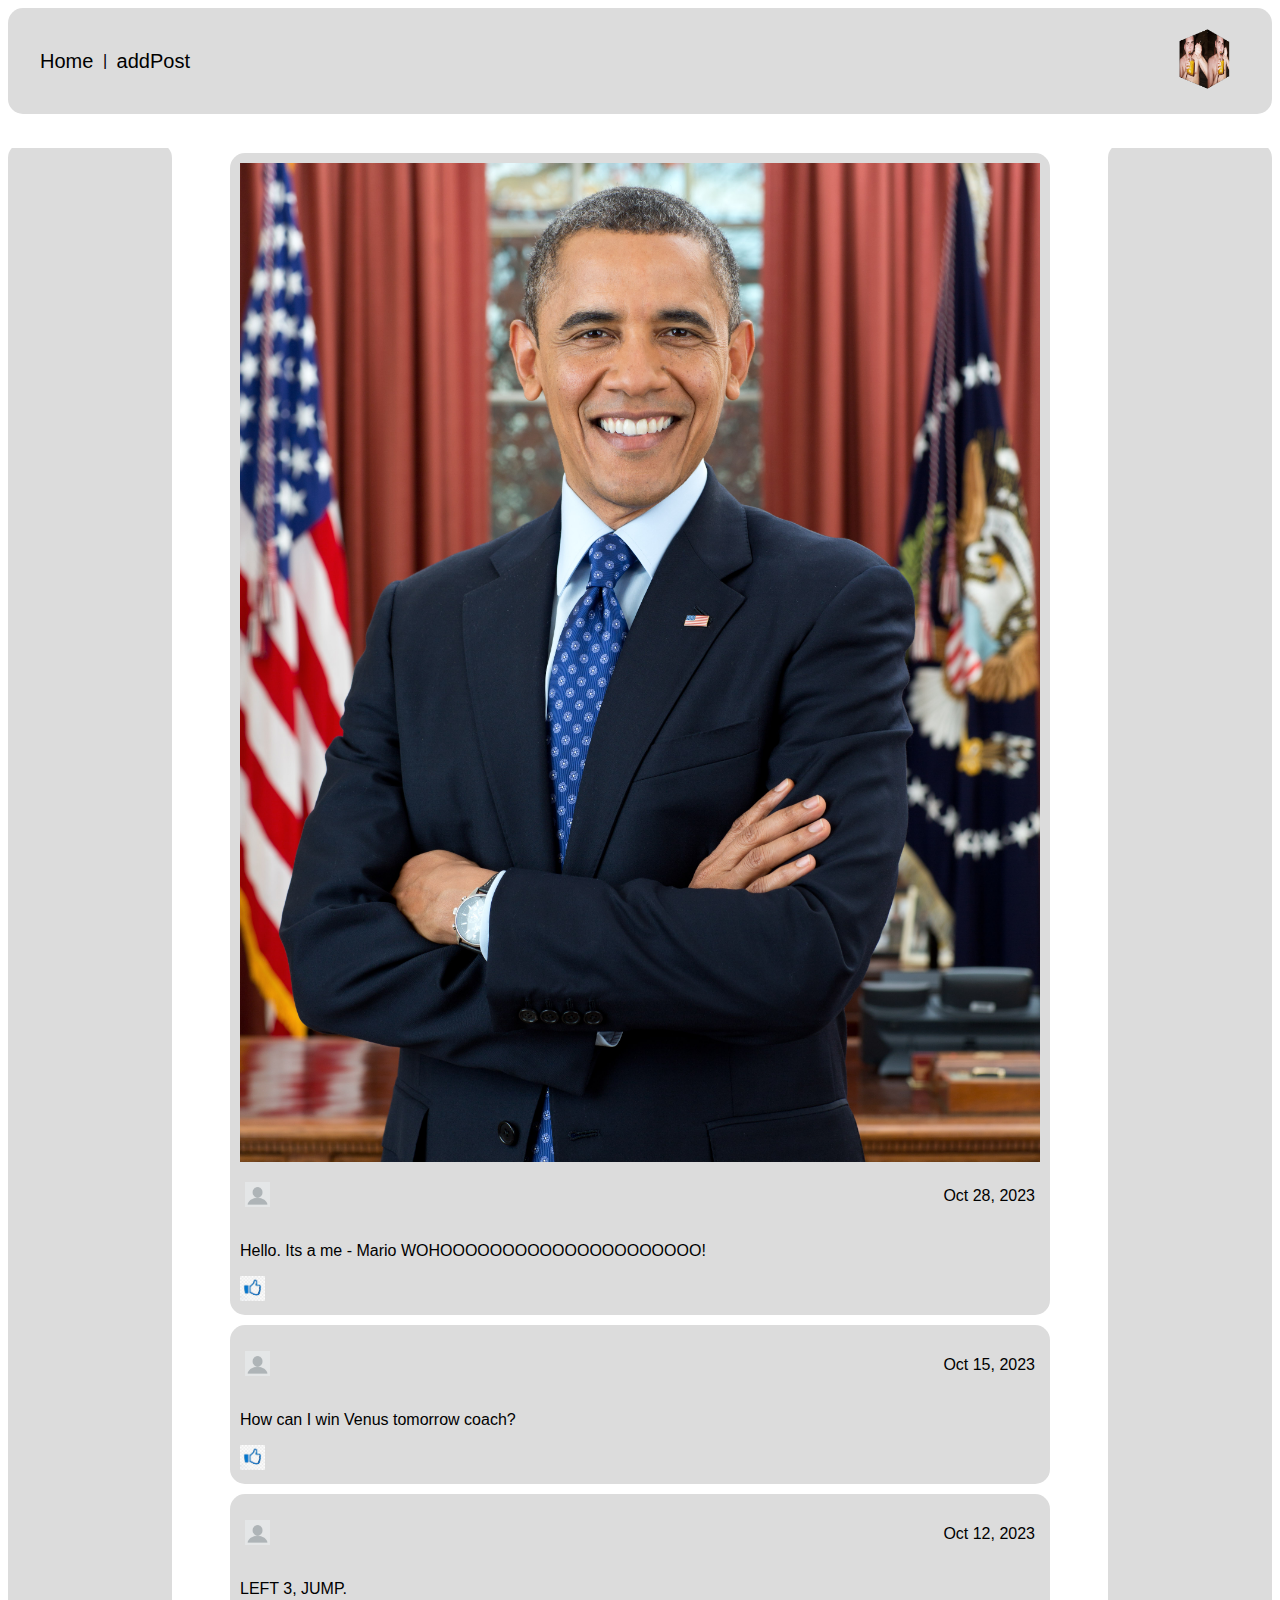
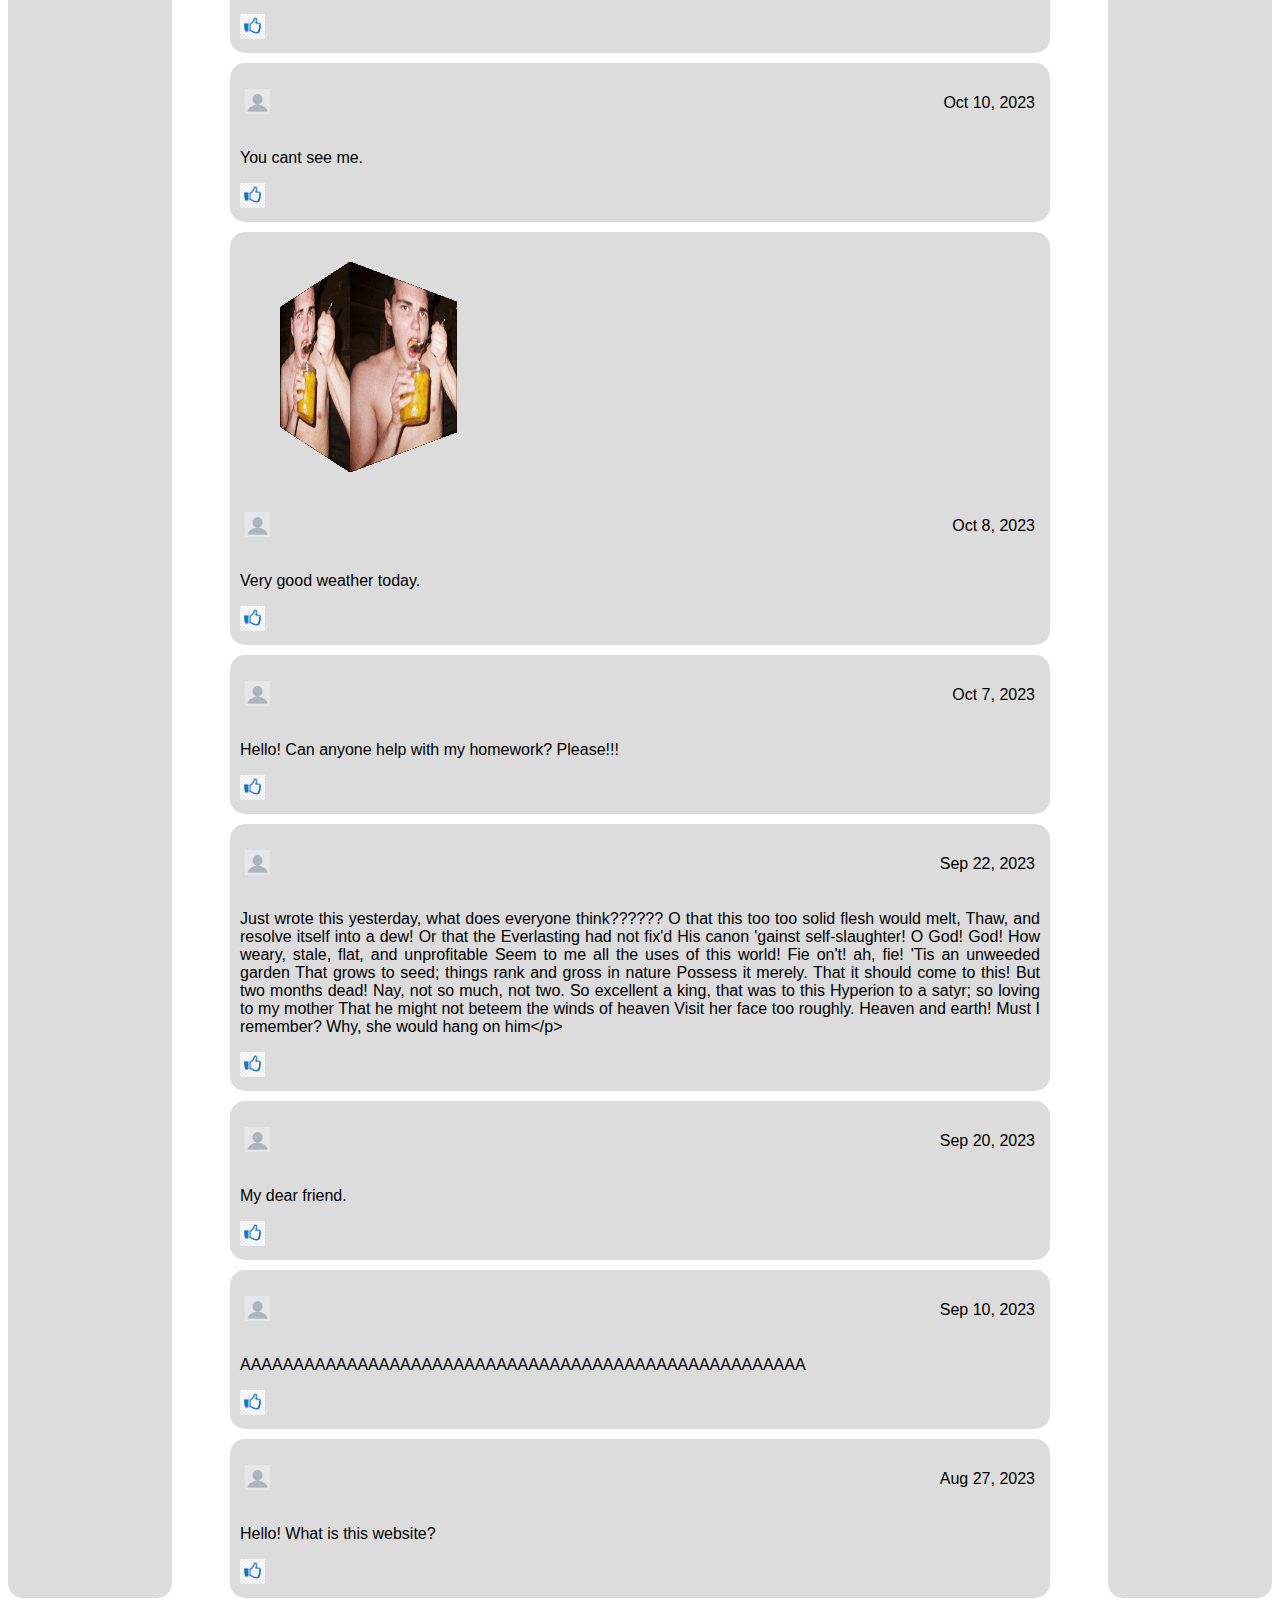
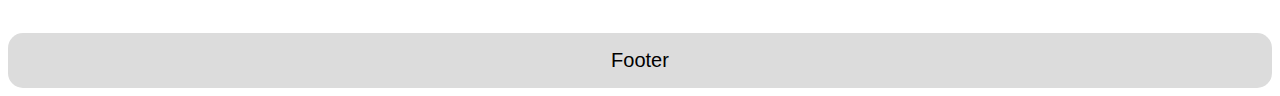
==== commit 37921228: "visual changes on many objects" ====
--- a/index.html
+++ b/index.html
@@ -1,3 +1,4 @@
+
 <!DOCTYPE html>
 <html lang="en">
 
@@ -5,30 +6,34 @@
     <meta charset="UTF-8">
     <meta http-equiv="X-UA-Compatible" content="IE=edge">
     <meta name="viewport" content="width=device-width, initial-scale=1.0">
-    <title>Home</title>
-    <link rel="stylesheet" href="res/css/style.css">
+    <title>index</title>
+    <link rel="stylesheet" type="text/css" href="res/css/style.css">
     <link rel="stylesheet" type="text/css" href="res/css/index.css">
 </head>
 
 <body>
     <div class="topnav">
         <div class="navlinks">
-            <a href="index.html">Home</a>
+            <a href="index.html" id="homenav">Home</a>
             <p> | </p>
-            <a href="addPost.html">addPost</a>
+            <a href="addPost.html" id="homenav">addPost</a>
         </div>
         <div class="dropdown-container">
-            <img class="user-pic" src="res/images/blankpfp.webp" width="50" height="50" alt="My picture">
+            <img class="user-pic" src="res/images/hmt.gif" alt="My picture" height="70">
 
             <div class="dropdown-content">
                 <span class="user-name">John Doe</span>
                 <span class="user-email">john.doe@ut.ee</span>
                 <span class="user-logout">logout</span>
             </div>
+        </div>
+    </div>
 
 
-        </div>
-    </div>
+    <!--
+    -->
+
+    <script type="text/javascript" src="src/js/script.js"></script> 
 
     <div class="flex-container" id="post-container">
         <div class="container-left">
@@ -42,7 +47,7 @@
     <footer class="footer">
         <div class="text">Footer</div>
     </footer>
-    <script type="text/javascript" src="src/js/script.js"></script> 
+    
 </body>
 
 </html>--- a/res/css/style.css
+++ b/res/css/style.css
@@ -11,8 +11,38 @@
     border-radius: 15px;
 }
 
+.dropdown-container {
+    position: relative;
+    display: inline-block;
+}
+
+.user-pic {
+    cursor: pointer;
+}
+
+.dropdown-content {
+    display: none;
+    position: absolute;
+    background-color: #f9f9f9;
+    min-width: 160px;
+    box-shadow: 0px 8px 16px 0px rgba(0,0,0,0.2);
+    padding: 10px;
+    right: 0px;
+    font-family: Helvetica, sans-serif;
+    z-index: 10;
+}
+
+.user-logout{
+    color: rgb(217, 33, 73);
+}
+
+
 .topnav ~ div {
     margin-top: 4rem;
+}
+
+.posttime{
+    text-decoration: dashed;
 }
 
 #homenav {
@@ -20,16 +50,23 @@
     font-size: 20px;
     font-family: Helvetica, sans-serif;
     text-decoration: none;
+
+    box-shadow: inset 0 0 0 0 #000000;
+    margin: 0 -.25rem;
+    padding: 0 .25rem;
+    transition: color .2s ease-in-out, box-shadow .2s ease-in-out;
 }
 
 #homenav:hover {
-    color: gray;
-    background-color: yellow;
+    color: rgb(70, 70, 70);
+    box-shadow: inset 100px 0 0 0 rgb(183, 183, 183);
+    
 }
 
 .content {
     width: min(50%, 800px);
     display: flex;
+    flex-direction: column;
     background-color: gainsboro;
     margin: 2rem auto;
     height: 20rem;
@@ -56,6 +93,10 @@
     font-size: 1.5rem;
     font-family: Arial, Helvetica, sans-serif;
 
+}
+
+.text{
+    font-family: Arial, Helvetica, sans-serif;
 }
 
 div input {
--- a/res/css/index.css
+++ b/res/css/index.css
@@ -46,14 +46,16 @@
     border-radius: 15px;
 }
 
+
+div{
+    font-family: "Gill Sans Extrabold", sans-serif
+}
+
 .post img {
     max-width:100%;
     max-height: 100%;
 }
 
-a:hover {
-    background-color: gold;
-}
 
 .footer .text{
     display: flex;
@@ -71,31 +73,36 @@
     display: flex;
     flex-wrap: wrap;
     justify-content: space-between;
-  }
+    overflow: hidden;
+    position: relative;
+    width: 100%;
+    bottom: 30px;
+    }
 
-  div ~ p {
-    font-family: "Gill Sans Extrabold", sans-serif;
-  }
+    div ~ p {
+        font-family: "Gill Sans Extrabold", sans-serif;
+    }
 
-  .container-left {
+    .container-left {
     width: 13%;
     position: absolute;
     left: 5;
+    bottom: 5px;
     background-color: gainsboro;
     border-radius: 15px;
-    margin: 0 5px 0 0;
-    height: 105rem;
-}
+    height:100%;
+    }
 
-.container-right{
-    width: 13%;
-    position: absolute;
-    right: 0;
-    background-color: gainsboro;
-    border-radius: 15px;
-    margin: 0 5px 0 0;
-    height: 105rem;
-}
+    .container-right{
+        width: 13%;
+        position: absolute;
+        right: 0;
+        bottom: 5px;
+        background-color: gainsboro;
+        border-radius: 15px;
+        height: 100%;
+    }
+
 
   @media (max-width: 1150px) {
     .container-right {
@@ -135,27 +142,11 @@
     align-items: left;
 }
 
-.dropdown-container {
-    position: relative;
-    display: inline-block;
-}
-
-.user-pic {
-    cursor: pointer;
-}
-
-.dropdown-content {
-    position: absolute;
-    background-color: #f9f9f9;
-    min-width: 160px;
-    box-shadow: 0px 8px 16px 0px rgba(0,0,0,0.2);
-    padding: 10px;
-    right: 0px
-}
-
 span {
     display: block; 
 }
+
+
 
 
 
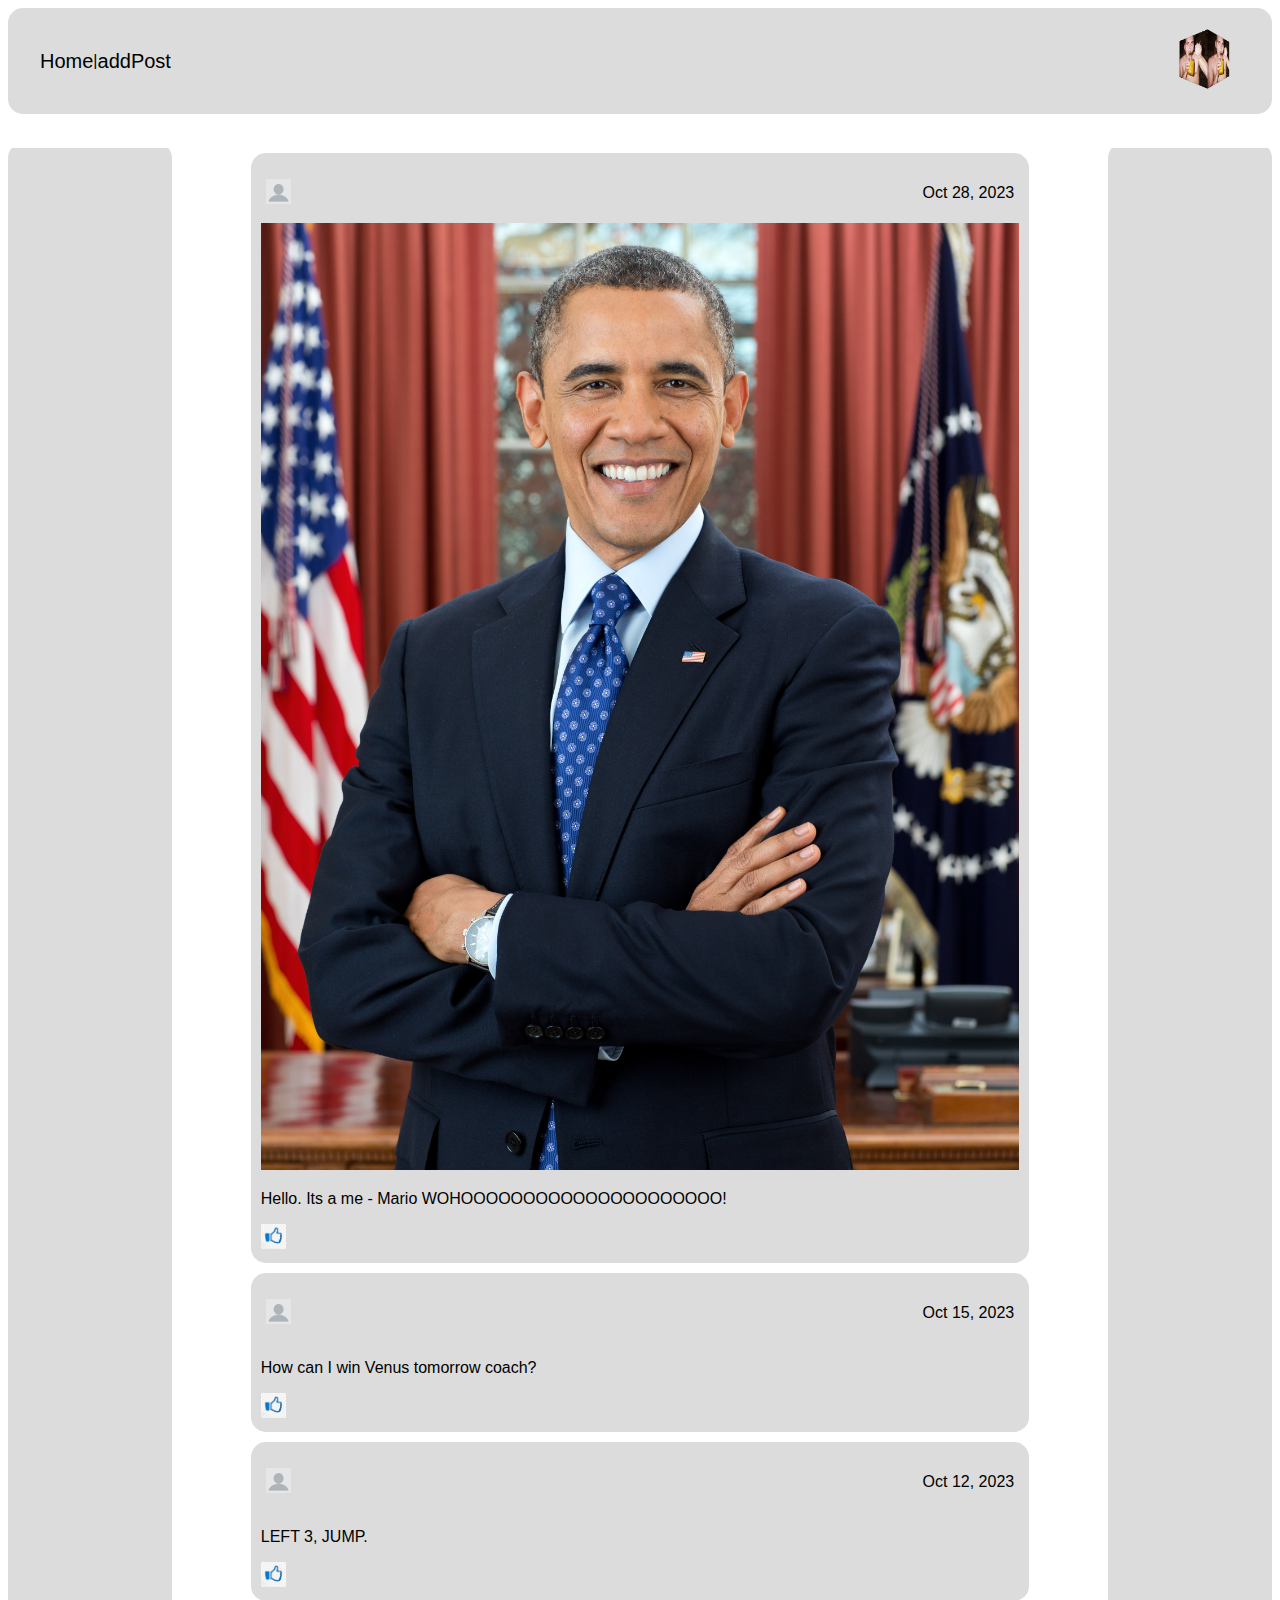
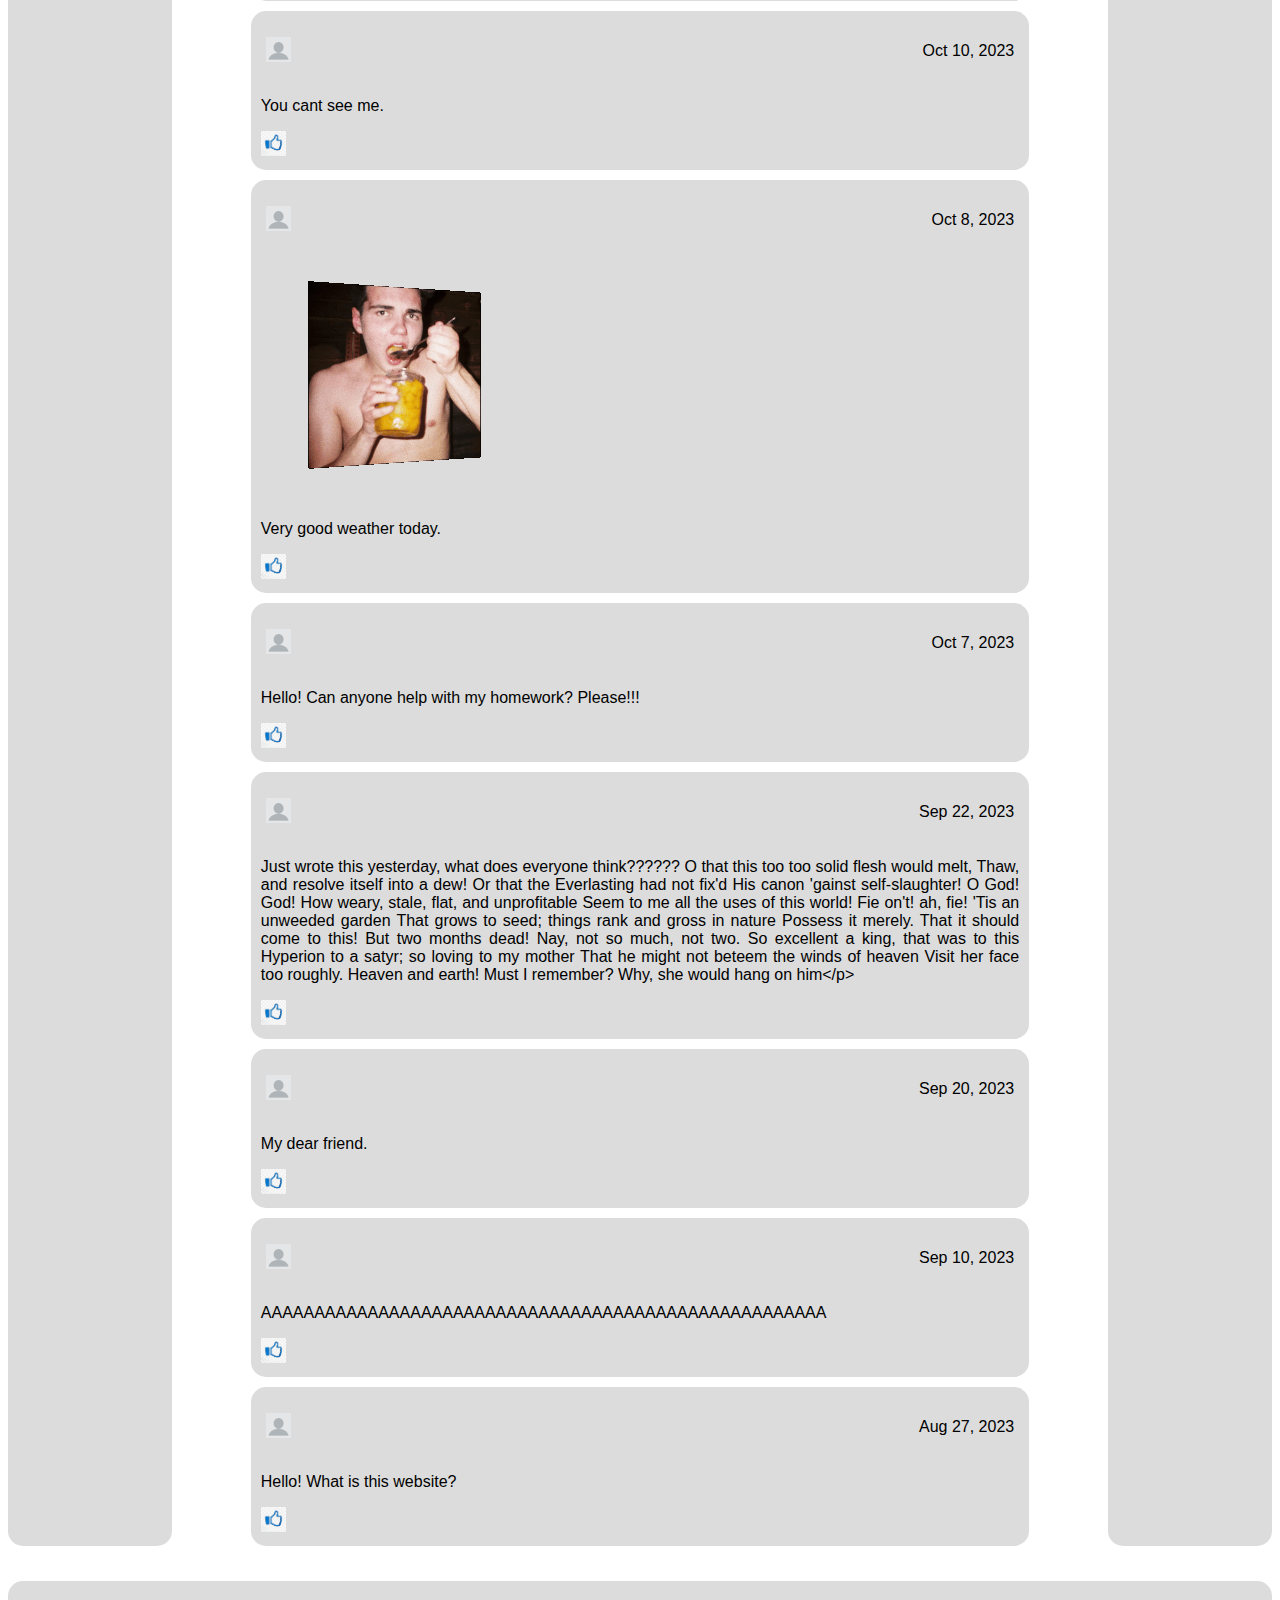
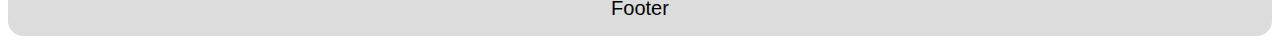
==== commit 4d26ef17: "validated css" ====
--- a/index.html
+++ b/index.html
@@ -14,9 +14,9 @@
 <body>
     <div class="topnav">
         <div class="navlinks">
-            <a href="index.html" id="homenav">Home</a>
+            <a href="index.html" class="homenav">Home</a>
             <p> | </p>
-            <a href="addPost.html" id="homenav">addPost</a>
+            <a href="addPost.html" class="homenav">addPost</a>
         </div>
         <div class="dropdown-container">
             <img class="user-pic" src="res/images/hmt.gif" alt="My picture" height="70">
--- a/res/css/style.css
+++ b/res/css/style.css
@@ -45,7 +45,7 @@
     text-decoration: dashed;
 }
 
-#homenav {
+.homenav {
     color: black;
     font-size: 20px;
     font-family: Helvetica, sans-serif;
@@ -57,14 +57,15 @@
     transition: color .2s ease-in-out, box-shadow .2s ease-in-out;
 }
 
-#homenav:hover {
+.homenav:hover {
     color: rgb(70, 70, 70);
     box-shadow: inset 100px 0 0 0 rgb(183, 183, 183);
     
 }
 
 .content {
-    width: min(50%, 800px);
+    max-width: 800px;
+    width: 50%;
     display: flex;
     flex-direction: column;
     background-color: gainsboro;
--- a/res/css/index.css
+++ b/res/css/index.css
@@ -26,7 +26,8 @@
 .topnav .navlinks {
     display: flex;
     align-items: center;
-    width: max(5%, 150px);
+    max-width: 150px;
+    width: 5%;
     justify-content:space-between;
     position: sticky;
 }
@@ -41,7 +42,8 @@
     background-color: gainsboro;
     padding: 10px;
     margin: 5px auto;
-    width: max(800px, 60%);
+    max-width: 800px;
+    width: 60%;
     display: inline-block;
     border-radius: 15px;
 }
@@ -86,7 +88,6 @@
     .container-left {
     width: 13%;
     position: absolute;
-    left: 5;
     bottom: 5px;
     background-color: gainsboro;
     border-radius: 15px;
@@ -139,7 +140,7 @@
 
 .post .image {
     background-color:rgba(0, 0, 0, 0);
-    align-items: left;
+    align-items: center;
 }
 
 span {
